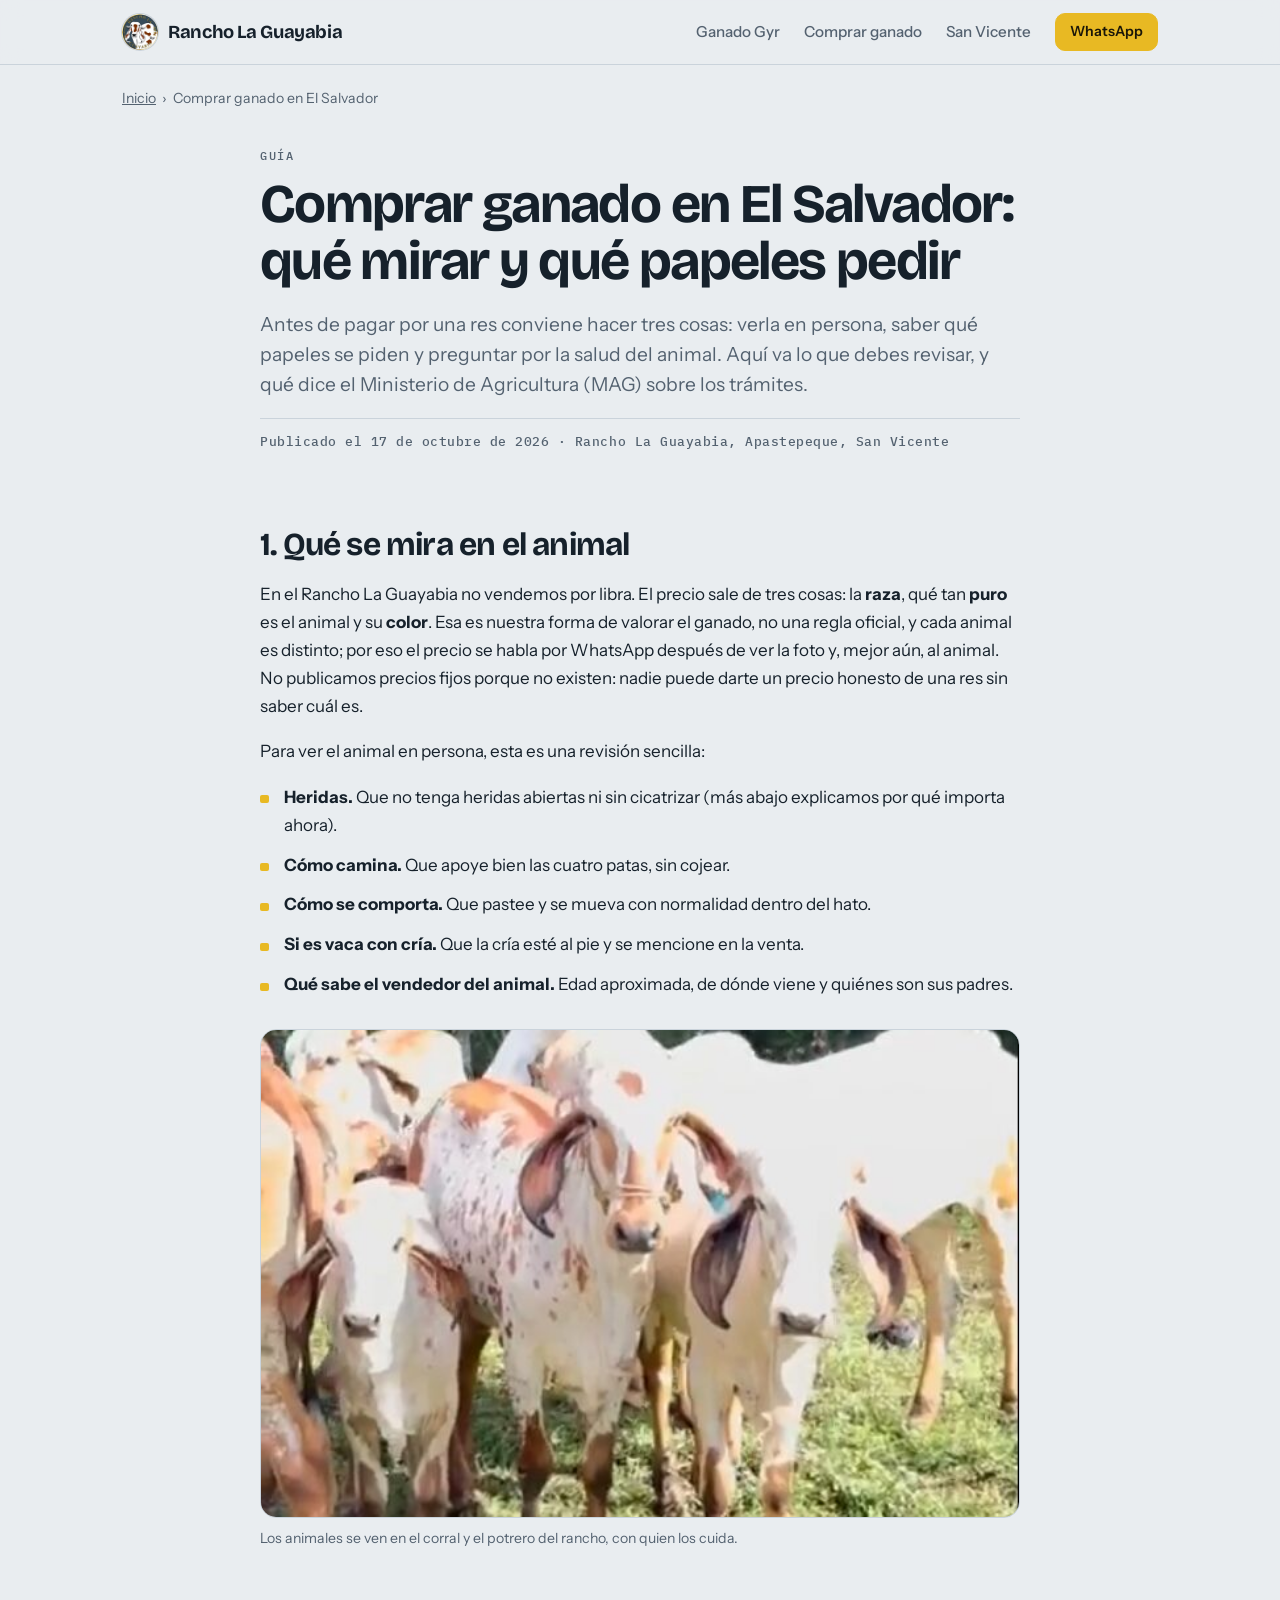
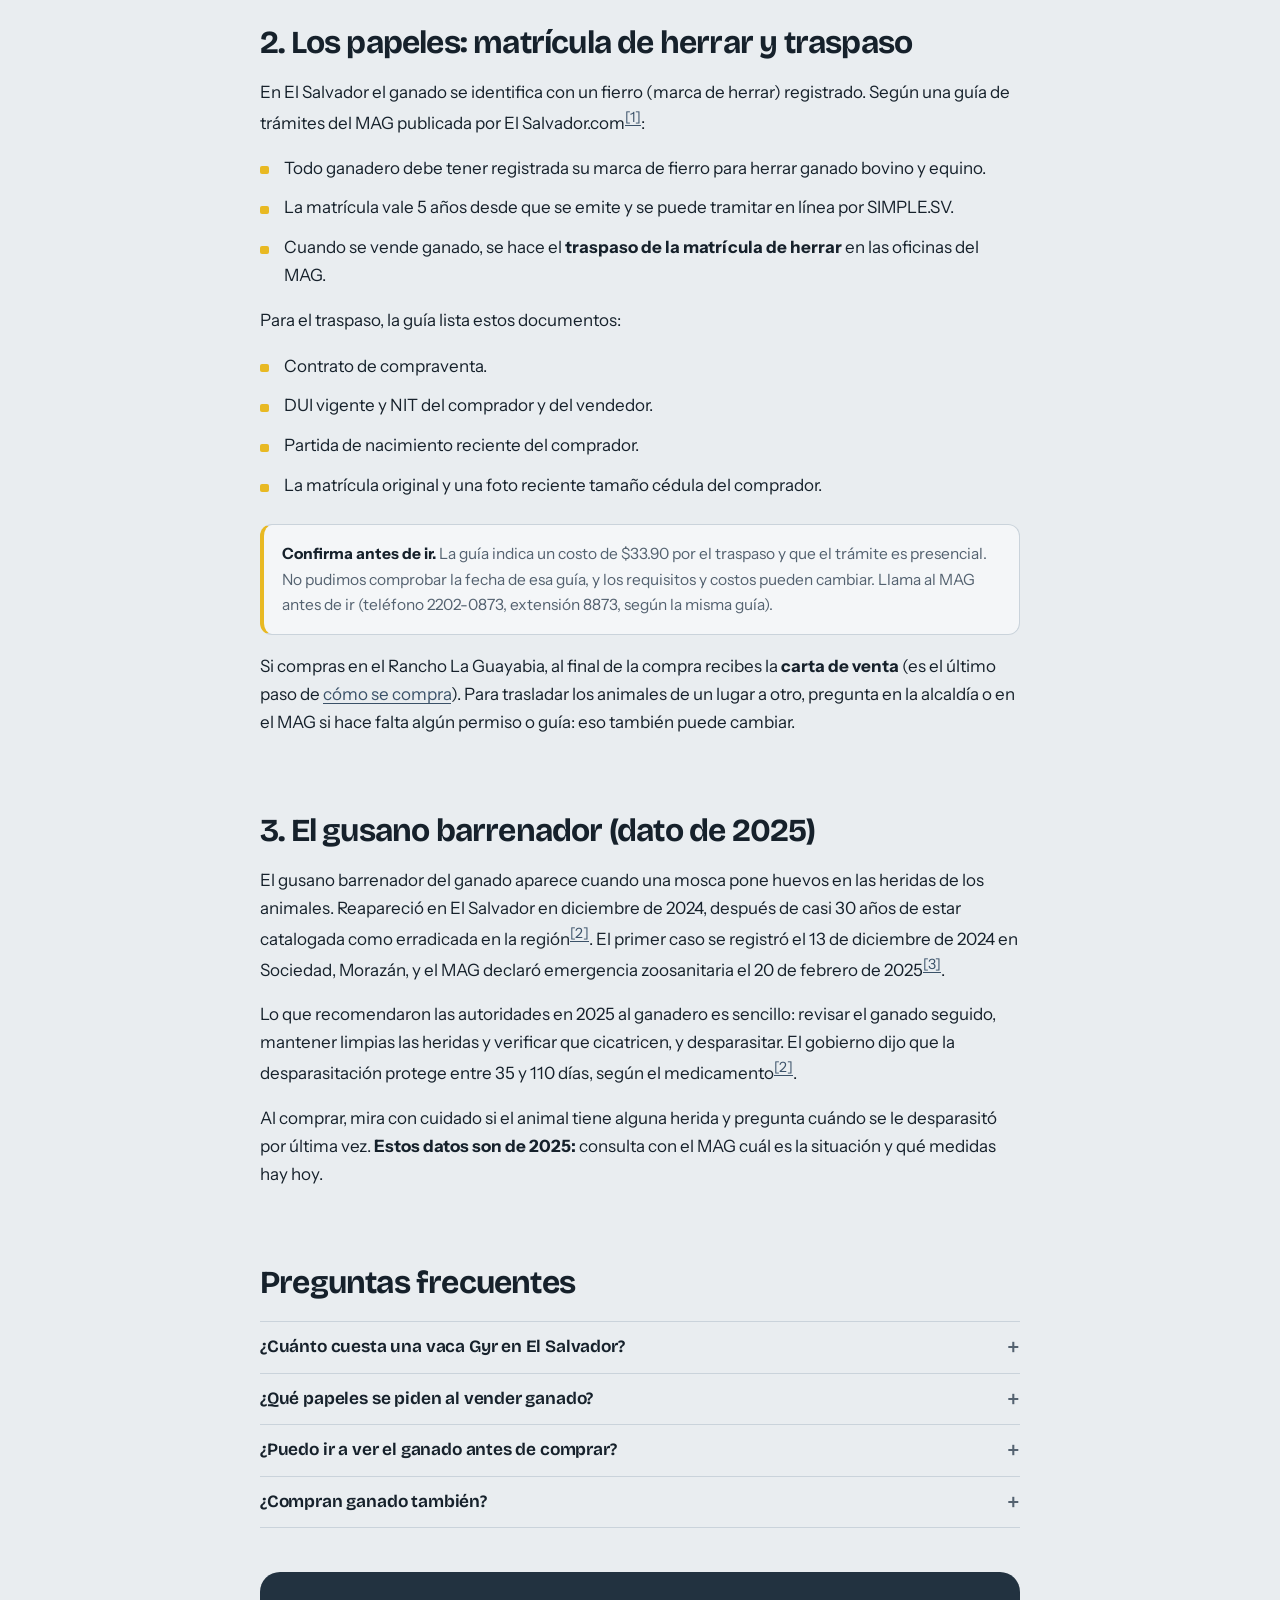
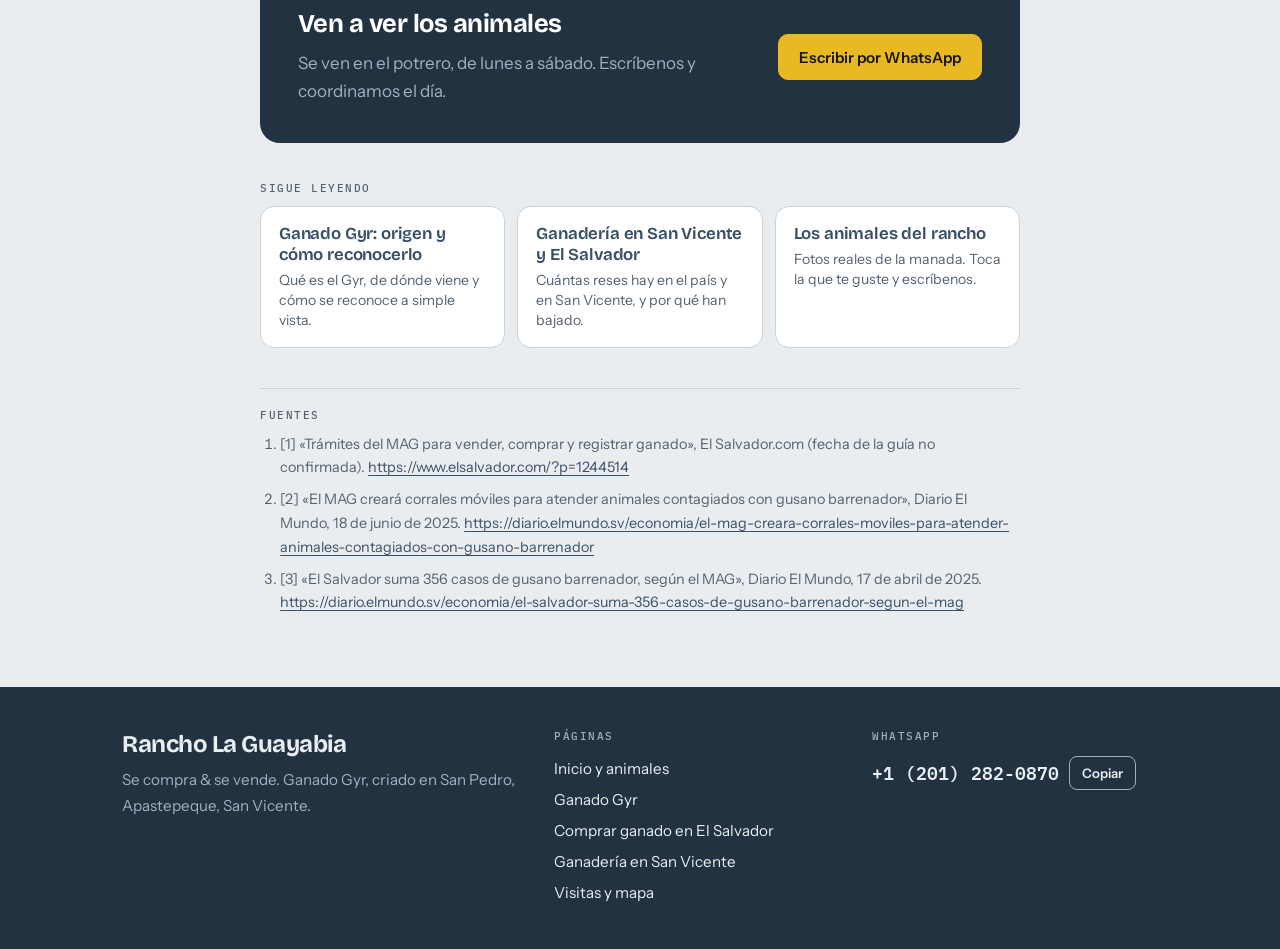
==== comprar-ganado-el-salvador/index.html @ 216f8789 "Pagina: comprar ganado en El Salvador" ====
<!doctype html>
<html lang="es">
<head>
<meta charset="utf-8">
<meta name="viewport" content="width=device-width,initial-scale=1">
<title>Comprar ganado en El Salvador: qué mirar y qué papeles pedir | Rancho La Guayabia</title>
<meta name="description" content="Qué mirar en un animal antes de comprarlo, qué trámites pide el MAG al vender ganado (matrícula de herrar y traspaso) y qué hacer ante el gusano barrenador.">
<link rel="canonical" href="https://rancholaguayabia.com/comprar-ganado-el-salvador/">
<link rel="icon" type="image/png" href="/img/logo-badge.png">
<meta name="theme-color" content="#223240">
<meta property="og:type" content="article">
<meta property="og:site_name" content="Rancho La Guayabia">
<meta property="og:locale" content="es_SV">
<meta property="og:url" content="https://rancholaguayabia.com/comprar-ganado-el-salvador/">
<meta property="og:title" content="Comprar ganado en El Salvador">
<meta property="og:description" content="Qué mirar en un animal antes de comprarlo, qué trámites pide el MAG al vender ganado (matrícula de herrar y traspaso) y qué hacer ante el gusano barrenador.">
<meta property="og:image" content="https://rancholaguayabia.com/img/p7.jpg">
<meta name="twitter:card" content="summary_large_image">
<meta name="twitter:title" content="Comprar ganado en El Salvador">
<meta name="twitter:description" content="Qué mirar en un animal antes de comprarlo, qué trámites pide el MAG al vender ganado (matrícula de herrar y traspaso) y qué hacer ante el gusano barrenador.">
<meta name="twitter:image" content="https://rancholaguayabia.com/img/p7.jpg">
<script type="application/ld+json">
{
 "@context": "https://schema.org",
 "@graph": [
  {
   "@type": "Article",
   "headline": "Comprar ganado en El Salvador",
   "description": "Qué mirar en un animal antes de comprarlo, qué trámites pide el MAG al vender ganado (matrícula de herrar y traspaso) y qué hacer ante el gusano barrenador.",
   "datePublished": "2026-10-17",
   "dateModified": "2026-10-17",
   "inLanguage": "es",
   "mainEntityOfPage": "https://rancholaguayabia.com/comprar-ganado-el-salvador/",
   "image": "https://rancholaguayabia.com/img/p7.jpg",
   "author": {
    "@type": "Organization",
    "name": "Rancho La Guayabia",
    "url": "https://rancholaguayabia.com/"
   },
   "publisher": {
    "@type": "Organization",
    "name": "Rancho La Guayabia",
    "url": "https://rancholaguayabia.com/",
    "logo": {
     "@type": "ImageObject",
     "url": "https://rancholaguayabia.com/img/logo.jpg"
    }
   }
  },
  {
   "@type": "BreadcrumbList",
   "itemListElement": [
    {
     "@type": "ListItem",
     "position": 1,
     "name": "Inicio",
     "item": "https://rancholaguayabia.com/"
    },
    {
     "@type": "ListItem",
     "position": 2,
     "name": "Comprar ganado en El Salvador",
     "item": "https://rancholaguayabia.com/comprar-ganado-el-salvador/"
    }
   ]
  }
 ]
}
</script>
<link rel="preconnect" href="https://fonts.googleapis.com">
<link rel="preconnect" href="https://fonts.gstatic.com" crossorigin>
<link rel="stylesheet" href="https://fonts.googleapis.com/css2?family=Bricolage+Grotesque:opsz,wght@12..96,400..800&family=IBM+Plex+Mono:wght@400;500;600&family=Instrument+Sans:wght@400..700&display=swap">
<link rel="stylesheet" href="/articulo.css">
</head>
<body>
<header class="top">
  <div class="wrap">
    <a class="brand" href="/" aria-label="Rancho La Guayabia, inicio">
      <img src="/img/logo-badge.png" width="36" height="36" alt="">
      Rancho La Guayabia
    </a>
    <nav class="nav" aria-label="Principal">
      <a class="hide-s" href="/ganado-gyr/">Ganado Gyr</a>
      <a class="hide-s" href="/comprar-ganado-el-salvador/">Comprar ganado</a>
      <a class="hide-s" href="/ganaderia-san-vicente/">San Vicente</a>
      <a class="btn primary sm wa-link" data-wa="Tengo una pregunta sobre el ganado." target="_blank" rel="noopener" href="#">WhatsApp</a>
    </nav>
  </div>
</header>
<main class="wrap">
<nav class="crumbs" aria-label="Ruta"><a href="/">Inicio</a><span>›</span>Comprar ganado en El Salvador</nav>
<article class="art">
<div class="eyebrow">Guía</div>
<h1>Comprar ganado en El Salvador: qué mirar y qué papeles pedir</h1>
<p class="lead">Antes de pagar por una res conviene hacer tres cosas: verla en persona, saber qué papeles se piden y preguntar por la salud del animal. Aquí va lo que debes revisar, y qué dice el Ministerio de Agricultura (MAG) sobre los trámites.</p>
<p class="meta">Publicado el 17 de octubre de 2026 · Rancho La Guayabia, Apastepeque, San Vicente</p>

<h2>1. Qué se mira en el animal</h2>
<p>En el Rancho La Guayabia no vendemos por libra. El precio sale de tres cosas: la <b>raza</b>, qué tan <b>puro</b> es el animal y su <b>color</b>. Esa es nuestra forma de valorar el ganado, no una regla oficial, y cada animal es distinto; por eso el precio se habla por WhatsApp después de ver la foto y, mejor aún, al animal. No publicamos precios fijos porque no existen: nadie puede darte un precio honesto de una res sin saber cuál es.</p>
<p>Para ver el animal en persona, esta es una revisión sencilla:</p>
<ul class="puntos">
  <li><b>Heridas.</b> Que no tenga heridas abiertas ni sin cicatrizar (más abajo explicamos por qué importa ahora).</li>
  <li><b>Cómo camina.</b> Que apoye bien las cuatro patas, sin cojear.</li>
  <li><b>Cómo se comporta.</b> Que pastee y se mueva con normalidad dentro del hato.</li>
  <li><b>Si es vaca con cría.</b> Que la cría esté al pie y se mencione en la venta.</li>
  <li><b>Qué sabe el vendedor del animal.</b> Edad aproximada, de dónde viene y quiénes son sus padres.</li>
</ul>
<figure>
  <img src="/img/p7.jpg" width="576" height="370" loading="lazy" alt="Dos reses en el corral de manejo del Rancho La Guayabia">
  <figcaption>Los animales se ven en el corral y el potrero del rancho, con quien los cuida.</figcaption>
</figure>

<h2>2. Los papeles: matrícula de herrar y traspaso</h2>
<p>En El Salvador el ganado se identifica con un fierro (marca de herrar) registrado. Según una guía de trámites del MAG publicada por El Salvador.com<sup><a href="#f1">[1]</a></sup>:</p>
<ul class="puntos">
  <li>Todo ganadero debe tener registrada su marca de fierro para herrar ganado bovino y equino.</li>
  <li>La matrícula vale 5 años desde que se emite y se puede tramitar en línea por SIMPLE.SV.</li>
  <li>Cuando se vende ganado, se hace el <b>traspaso de la matrícula de herrar</b> en las oficinas del MAG.</li>
</ul>
<p>Para el traspaso, la guía lista estos documentos:</p>
<ul class="puntos">
  <li>Contrato de compraventa.</li>
  <li>DUI vigente y NIT del comprador y del vendedor.</li>
  <li>Partida de nacimiento reciente del comprador.</li>
  <li>La matrícula original y una foto reciente tamaño cédula del comprador.</li>
</ul>
<div class="aviso">
  <p><b>Confirma antes de ir.</b> La guía indica un costo de $33.90 por el traspaso y que el trámite es presencial. No pudimos comprobar la fecha de esa guía, y los requisitos y costos pueden cambiar. Llama al MAG antes de ir (teléfono 2202-0873, extensión 8873, según la misma guía).</p>
</div>
<p>Si compras en el Rancho La Guayabia, al final de la compra recibes la <b>carta de venta</b> (es el último paso de <a href="/#como">cómo se compra</a>). Para trasladar los animales de un lugar a otro, pregunta en la alcaldía o en el MAG si hace falta algún permiso o guía: eso también puede cambiar.</p>

<h2>3. El gusano barrenador (dato de 2025)</h2>
<p>El gusano barrenador del ganado aparece cuando una mosca pone huevos en las heridas de los animales. Reapareció en El Salvador en diciembre de 2024, después de casi 30 años de estar catalogada como erradicada en la región<sup><a href="#f2">[2]</a></sup>. El primer caso se registró el 13 de diciembre de 2024 en Sociedad, Morazán, y el MAG declaró emergencia zoosanitaria el 20 de febrero de 2025<sup><a href="#f3">[3]</a></sup>.</p>
<p>Lo que recomendaron las autoridades en 2025 al ganadero es sencillo: revisar el ganado seguido, mantener limpias las heridas y verificar que cicatricen, y desparasitar. El gobierno dijo que la desparasitación protege entre 35 y 110 días, según el medicamento<sup><a href="#f2">[2]</a></sup>.</p>
<p>Al comprar, mira con cuidado si el animal tiene alguna herida y pregunta cuándo se le desparasitó por última vez. <b>Estos datos son de 2025:</b> consulta con el MAG cuál es la situación y qué medidas hay hoy.</p>

<h2>Preguntas frecuentes</h2>
<div class="faq">
  <details><summary>¿Cuánto cuesta una vaca Gyr en El Salvador?</summary>
    <p>No hay un precio único. Depende de la raza, qué tan puro sea el animal, su color y de cuál animal en particular se trate. Por eso no ponemos precios en la página: mira las <a href="/#animales">fotos de los animales</a>, escríbenos por el que te guste y hablamos del precio.</p></details>
  <details><summary>¿Qué papeles se piden al vender ganado?</summary>
    <p>Según el MAG, el traspaso de la matrícula de herrar, con el contrato de compraventa y los documentos de comprador y vendedor. Mira la sección 2 y confirma con el MAG, porque los requisitos cambian.</p></details>
  <details><summary>¿Puedo ir a ver el ganado antes de comprar?</summary>
    <p>Sí. Los animales se ven en el potrero, de lunes a sábado, de 6:00 a. m. a 4:00 p. m. Coordina el día por WhatsApp. Si no te convence, no hay compromiso.</p></details>
  <details><summary>¿Compran ganado también?</summary>
    <p>Sí. Se compra y se vende. Cuéntanos cuántas cabezas tienes, de qué raza y de qué color, y manda una foto si puedes.</p></details>
</div>

<div class="buy">
  <div><h2>Ven a ver los animales</h2><p>Se ven en el potrero, de lunes a sábado. Escríbenos y coordinamos el día.</p></div>
  <a class="btn primary wa-link" data-wa="Quiero coordinar una visita para ver el ganado. ¿Qué día puedo llegar?" target="_blank" rel="noopener" href="#">Escribir por WhatsApp</a>
</div>
<section class="mas"><h2>Sigue leyendo</h2><ul><li><a href="/ganado-gyr/"><b>Ganado Gyr: origen y cómo reconocerlo</b><small>Qué es el Gyr, de dónde viene y cómo se reconoce a simple vista.</small></a></li><li><a href="/ganaderia-san-vicente/"><b>Ganadería en San Vicente y El Salvador</b><small>Cuántas reses hay en el país y en San Vicente, y por qué han bajado.</small></a></li><li><a href="/#animales"><b>Los animales del rancho</b><small>Fotos reales de la manada. Toca la que te guste y escríbenos.</small></a></li></ul></section>
<section class="fuentes"><h2>Fuentes</h2><ol><li>[1] «Trámites del MAG para vender, comprar y registrar ganado», El Salvador.com (fecha de la guía no confirmada). <a href="https://www.elsalvador.com/?p=1244514" target="_blank" rel="noopener">https://www.elsalvador.com/?p=1244514</a></li><li>[2] «El MAG creará corrales móviles para atender animales contagiados con gusano barrenador», Diario El Mundo, 18 de junio de 2025. <a href="https://diario.elmundo.sv/economia/el-mag-creara-corrales-moviles-para-atender-animales-contagiados-con-gusano-barrenador" target="_blank" rel="noopener">https://diario.elmundo.sv/economia/el-mag-creara-corrales-moviles-para-atender-animales-contagiados-con-gusano-barrenador</a></li><li>[3] «El Salvador suma 356 casos de gusano barrenador, según el MAG», Diario El Mundo, 17 de abril de 2025. <a href="https://diario.elmundo.sv/economia/el-salvador-suma-356-casos-de-gusano-barrenador-segun-el-mag" target="_blank" rel="noopener">https://diario.elmundo.sv/economia/el-salvador-suma-356-casos-de-gusano-barrenador-segun-el-mag</a></li></ol></section>
</article>
</main>
<footer>
  <div class="wrap foot">
    <div>
      <p class="big">Rancho La Guayabia</p>
      <p class="muted">Se compra &amp; se vende. Ganado Gyr, criado en San Pedro, Apastepeque, San Vicente.</p>
    </div>
    <div>
      <h3>Páginas</h3>
      <ul>
        <li><a href="/">Inicio y animales</a></li>
        <li><a href="/ganado-gyr/">Ganado Gyr</a></li>
        <li><a href="/comprar-ganado-el-salvador/">Comprar ganado en El Salvador</a></li>
        <li><a href="/ganaderia-san-vicente/">Ganadería en San Vicente</a></li>
        <li><a href="/#visitas">Visitas y mapa</a></li>
      </ul>
    </div>
    <div>
      <h3>WhatsApp</h3>
      <div class="num"><code data-tel></code><button class="copy" id="copy" type="button">Copiar</button></div>
    </div>
  </div>
</footer>
<script src="/wa.js"></script>
<script src="/articulo.js"></script>
</body>
</html>
---- articulo.css ----
/* Estilo de las paginas de contenido. Mismos colores y letras que la portada. */
:root{
  --bg:#E9EDF0; --surface:#F4F6F8; --raised:#FFFFFF; --ink:#16212B; --muted:#546270; --line:#CAD3DB;
  --leaf:#3A5168; --leaf-soft:#DCE5ED; --warn:#7B3A12; --warn-soft:#F3E0D2;
  --tag:#E8B923; --tag-ink:#1A1608; --deep:#223240; --deep-ink:#E9EEF2; --deep-muted:#A0B1C0;
  --font-display:"Bricolage Grotesque","Arial Narrow",system-ui,sans-serif;
  --font-body:"Instrument Sans",system-ui,-apple-system,"Segoe UI",sans-serif;
  --font-mono:"IBM Plex Mono",ui-monospace,Menlo,Consolas,monospace;
}
@media (prefers-color-scheme:dark){:root:not([data-theme="light"]){
  --bg:#0E151C; --surface:#141E27; --raised:#1B2733; --ink:#E9EEF2; --muted:#9DAEBD; --line:#2B3947;
  --leaf:#8FB4DA; --leaf-soft:#1D3144; --warn:#E9A875; --warn-soft:#3A2616; --deep:#0A1017; color-scheme:dark}}
*{box-sizing:border-box}
html{scroll-behavior:smooth;scroll-padding-top:84px}
body{margin:0;background:var(--bg);color:var(--ink);font:400 17px/1.65 var(--font-body);-webkit-font-smoothing:antialiased}
h1,h2,h3,p,dl,dd,ul,ol,figure{margin:0}
ul,ol{padding:0;list-style:none}
a{color:inherit}
:focus-visible{outline:3px solid var(--leaf);outline-offset:3px}
.wrap{width:100%;max-width:1100px;margin-inline:auto;padding-inline:clamp(16px,4vw,32px)}
.eyebrow{font:500 12px/1 var(--font-mono);letter-spacing:.14em;text-transform:uppercase;color:var(--muted)}

/* barra superior */
.top{position:sticky;top:0;z-index:20;background:color-mix(in srgb,var(--bg) 90%,transparent);backdrop-filter:blur(10px);-webkit-backdrop-filter:blur(10px);border-bottom:1px solid var(--line)}
.top .wrap{display:flex;align-items:center;justify-content:space-between;gap:16px;min-height:64px}
.brand{display:flex;align-items:center;gap:10px;text-decoration:none;font:700 1.15rem/1 var(--font-display);letter-spacing:-.02em;white-space:nowrap}
.brand img{width:36px;height:36px;border-radius:50%;box-shadow:0 0 0 1px var(--line)}
.nav{display:flex;align-items:center;gap:24px;font-size:.95rem;font-weight:500}
.nav a{text-decoration:none;color:var(--muted)}
.nav a:hover{color:var(--ink)}
.nav a.btn{color:var(--tag-ink)}
@media (max-width:860px){.nav a.hide-s{display:none}.nav{gap:12px}.brand{font-size:1rem;gap:8px}}

.btn{display:inline-flex;align-items:center;justify-content:center;gap:8px;min-height:46px;padding:0 20px;border-radius:10px;border:1.5px solid var(--ink);background:transparent;font-weight:600;font-size:.95rem;text-decoration:none;cursor:pointer;transition:transform .15s,background .15s;color:var(--ink)}
.btn:hover{transform:translateY(-1px)}
.btn.primary{background:var(--tag);border-color:var(--tag);color:var(--tag-ink)}
.btn.primary:hover{background:#FFD23A}
.btn.sm{min-height:38px;padding:0 14px;font-size:.88rem}

/* articulo */
.crumbs{padding-top:22px;font-size:.88rem;color:var(--muted)}
.crumbs a{color:var(--muted)}
.crumbs span{margin:0 6px}
.art{max-width:760px;margin-inline:auto;padding-block:clamp(20px,4vw,40px) clamp(40px,6vw,72px)}
.art h1{font:700 clamp(2.1rem,6vw,3.4rem)/1.05 var(--font-display);letter-spacing:-.03em;text-wrap:balance;margin-top:14px}
.art .lead{font-size:1.2rem;line-height:1.55;color:var(--muted);margin-top:20px;text-wrap:pretty}
.art .meta{font:500 .8rem/1.4 var(--font-mono);letter-spacing:.04em;color:var(--muted);margin-top:18px;padding-top:14px;border-top:1px solid var(--line)}
.art h2{font:700 clamp(1.5rem,3.6vw,2rem)/1.12 var(--font-display);letter-spacing:-.025em;margin-top:2.4em;text-wrap:balance}
.art h3{font:650 1.15rem/1.25 var(--font-display);letter-spacing:-.01em;margin-top:1.6em}
.art p{margin-top:1em;text-wrap:pretty}
.art a:not(.btn){color:var(--leaf);text-underline-offset:3px}
.art ul.puntos{margin-top:1em;display:grid;gap:.7em}
.art ul.puntos li{position:relative;padding-left:1.4em}
.art ul.puntos li::before{content:"";position:absolute;left:0;top:.72em;width:.5em;height:.5em;border-radius:2px;background:var(--tag)}
.art ol.pasos{margin-top:1em;display:grid;gap:.8em;counter-reset:n}
.art ol.pasos li{position:relative;padding-left:2.4em;counter-increment:n}
.art ol.pasos li::before{content:counter(n);position:absolute;left:0;top:.1em;display:grid;place-items:center;width:1.7em;height:1.7em;border-radius:50%;background:var(--tag);color:var(--tag-ink);font:600 .85rem/1 var(--font-mono)}
.art figure{margin-top:1.8em}
.art figure img{display:block;width:100%;height:auto;border-radius:16px;border:1px solid var(--line);background:var(--surface)}
.art figcaption{margin-top:.7em;font-size:.88rem;color:var(--muted);line-height:1.45}
.duo{display:grid;grid-template-columns:repeat(2,minmax(0,1fr));gap:14px;margin-top:1.8em}
.duo figure{margin-top:0}
@media (max-width:560px){.duo{grid-template-columns:minmax(0,1fr)}}
.aviso{margin-top:1.6em;padding:16px 18px;border-radius:12px;background:var(--surface);border:1px solid var(--line);border-left:4px solid var(--tag);font-size:.97rem;color:var(--muted)}
.aviso b{color:var(--ink)}
.aviso p{margin-top:.6em}
.aviso p:first-child{margin-top:0}
.tabla{margin-top:1.4em;overflow-x:auto;border:1px solid var(--line);border-radius:12px;background:var(--raised)}
.tabla table{width:100%;border-collapse:collapse;font-size:.95rem;min-width:360px}
.tabla th{font:500 11px/1 var(--font-mono);letter-spacing:.1em;text-transform:uppercase;color:var(--muted);text-align:left;padding:12px 16px;background:var(--surface)}
.tabla td{padding:12px 16px;border-top:1px solid var(--line)}
.tabla td.n{font-family:var(--font-mono);text-align:right;white-space:nowrap}
.tabla th.n{text-align:right}
.tabla tr.resalta td{background:var(--leaf-soft);font-weight:600}
.faq{margin-top:1.2em;border-top:1px solid var(--line)}
.faq details{border-bottom:1px solid var(--line);padding:14px 0}
.faq summary{cursor:pointer;font:650 1.08rem/1.3 var(--font-display);letter-spacing:-.01em;list-style:none;display:flex;justify-content:space-between;gap:16px}
.faq summary::-webkit-details-marker{display:none}
.faq summary::after{content:"+";font:500 1.3rem/1 var(--font-mono);color:var(--muted);flex:none}
.faq details[open] summary::after{content:"–"}
.faq details p{margin-top:.7em}
.fuentes{margin-top:2.4em;padding-top:1.2em;border-top:1px solid var(--line)}
.fuentes h2{font:500 11px/1 var(--font-mono);letter-spacing:.14em;text-transform:uppercase;color:var(--muted);margin:0 0 12px}
.fuentes ol{display:grid;gap:8px;font-size:.9rem;color:var(--muted);list-style:decimal;padding-left:1.4em}
.fuentes a{word-break:break-word}

/* llamada a escribir */
.buy{display:grid;grid-template-columns:minmax(0,1.5fr) auto;gap:clamp(18px,4vw,40px);align-items:center;background:var(--deep);color:var(--deep-ink);border-radius:20px;padding:clamp(22px,4vw,38px);margin-top:2.6em}
.buy h2{margin:0;font:700 1.6rem/1.1 var(--font-display);letter-spacing:-.02em;color:#fff}
.buy p{color:var(--deep-muted);margin-top:.6em}
.buy .btn{white-space:nowrap}
@media (max-width:700px){.buy{grid-template-columns:minmax(0,1fr)}.buy .btn{width:100%}}

/* otras paginas */
.mas{margin-top:2.4em}
.mas h2{font:500 11px/1 var(--font-mono);letter-spacing:.14em;text-transform:uppercase;color:var(--muted);margin:0 0 12px}
.mas ul{display:grid;grid-template-columns:repeat(auto-fit,minmax(min(100%,230px),1fr));gap:12px}
.mas a{display:block;height:100%;padding:16px 18px;border:1px solid var(--line);border-radius:14px;background:var(--raised);text-decoration:none;color:var(--ink);transition:border-color .15s,transform .15s}
.mas a:hover{border-color:var(--ink);transform:translateY(-2px)}
.mas b{display:block;font:650 1.05rem/1.25 var(--font-display);letter-spacing:-.01em}
.mas small{display:block;margin-top:6px;font-size:.88rem;color:var(--muted);line-height:1.4}

/* pie */
footer{background:var(--deep);color:var(--deep-ink)}
.foot{display:grid;grid-template-columns:1.4fr 1fr 1fr;gap:32px;padding-block:44px}
.foot h3{font:500 11px/1 var(--font-mono);letter-spacing:.14em;text-transform:uppercase;color:var(--deep-muted);margin-bottom:14px}
.foot p,.foot li{font-size:.95rem}
.foot li+li{margin-top:6px}
.foot a{text-decoration:none}
.foot a:hover{text-decoration:underline}
.foot .big{font:700 1.5rem/1.1 var(--font-display);letter-spacing:-.02em;margin-bottom:10px}
.foot .muted{color:var(--deep-muted)}
.num{display:flex;flex-wrap:wrap;align-items:center;gap:10px}
.num code{font:600 1.1rem/1 var(--font-mono);user-select:all}
.copy{min-height:34px;padding:0 12px;border-radius:8px;border:1.5px solid var(--deep-muted);background:transparent;color:var(--deep-ink);font:600 .82rem var(--font-body);cursor:pointer}
.copy:hover{border-color:var(--tag);color:var(--tag)}
@media (max-width:820px){.foot{grid-template-columns:minmax(0,1fr)}}
@media (prefers-reduced-motion:reduce){*{transition:none!important;scroll-behavior:auto!important}}
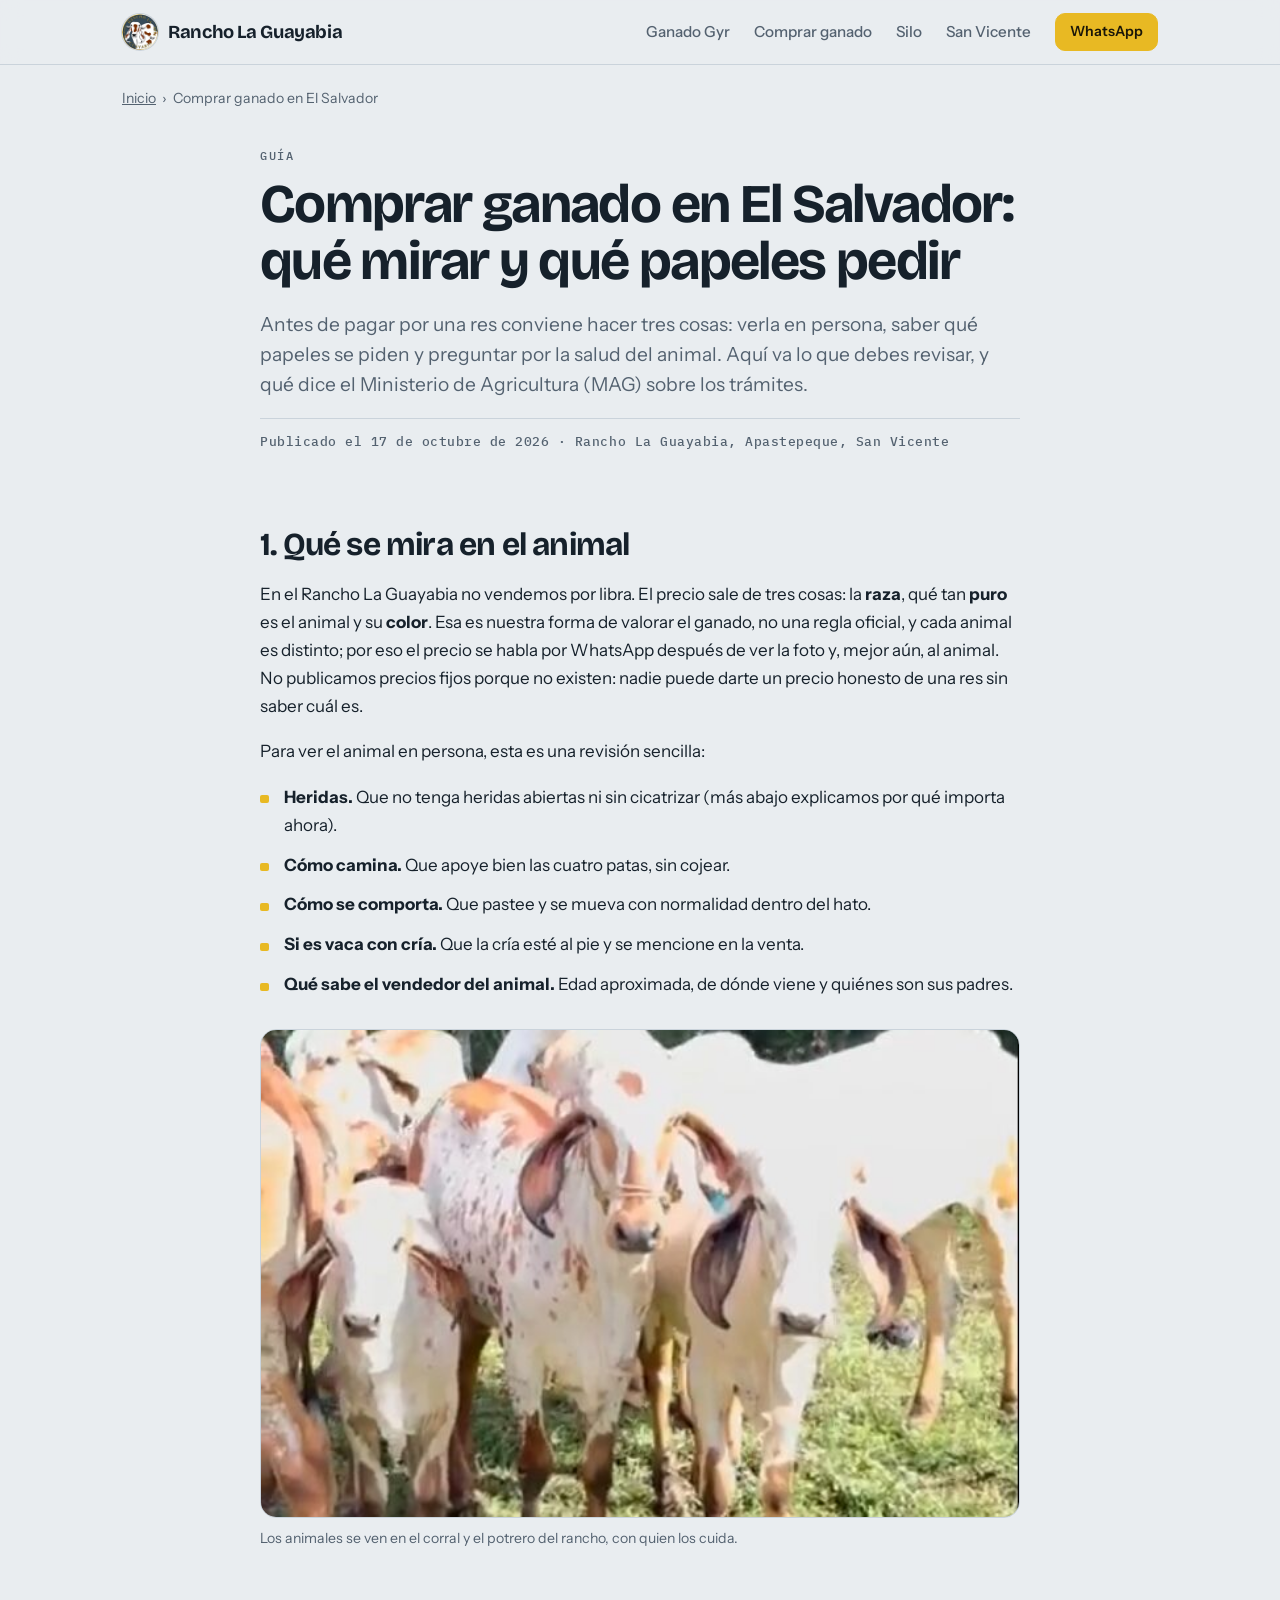
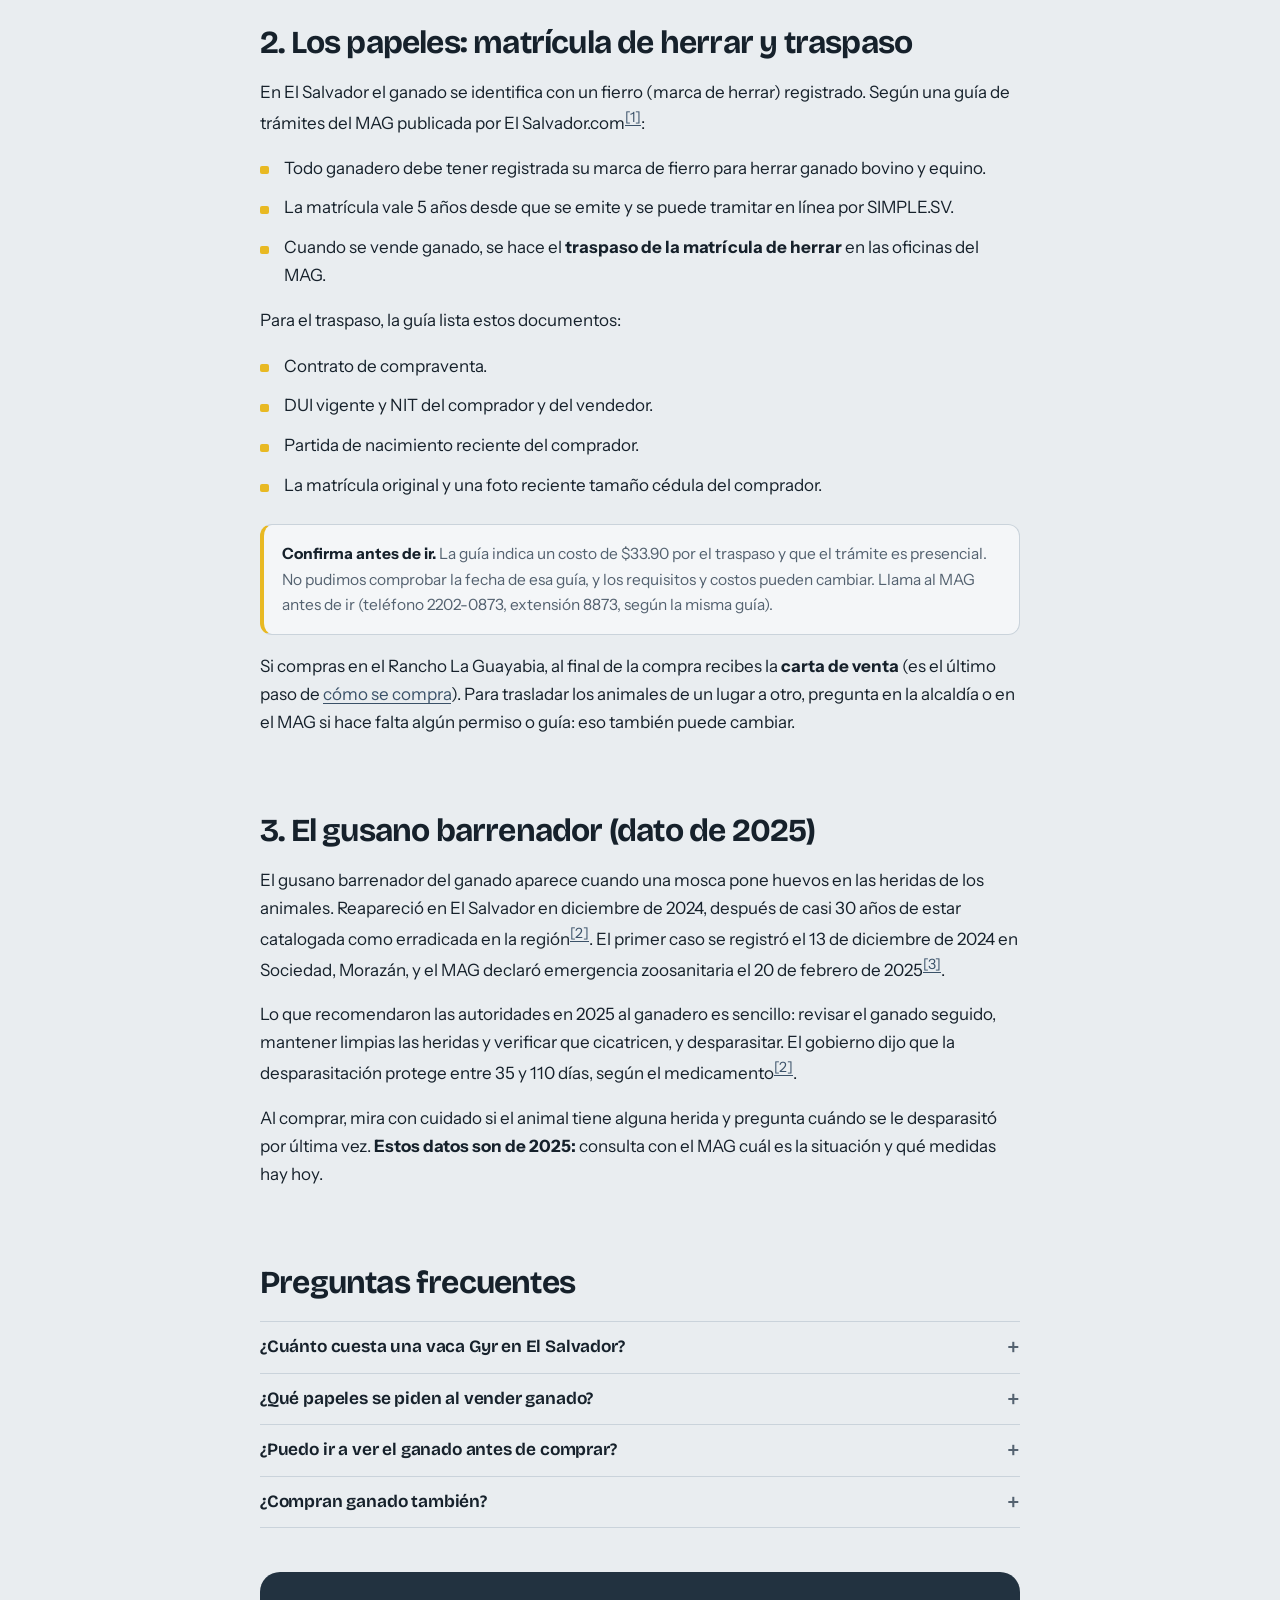
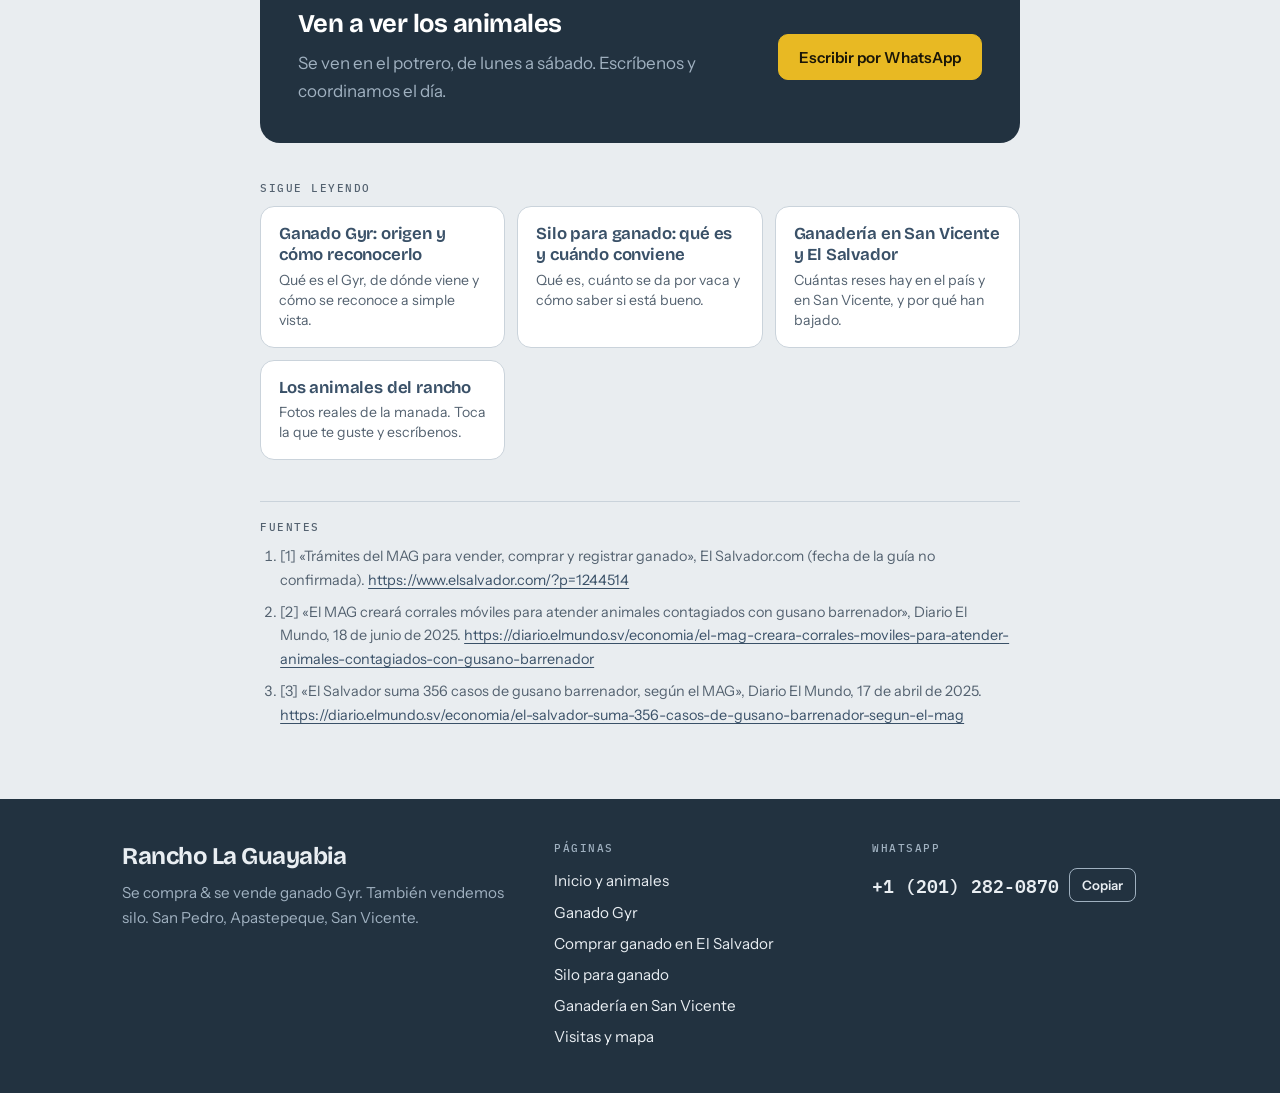
==== commit 63add0a6: "Comprar ganado: menu con silo" ====
--- a/comprar-ganado-el-salvador/index.html
+++ b/comprar-ganado-el-salvador/index.html
@@ -82,6 +82,7 @@
     <nav class="nav" aria-label="Principal">
       <a class="hide-s" href="/ganado-gyr/">Ganado Gyr</a>
       <a class="hide-s" href="/comprar-ganado-el-salvador/">Comprar ganado</a>
+      <a class="hide-s" href="/silo-para-ganado/">Silo</a>
       <a class="hide-s" href="/ganaderia-san-vicente/">San Vicente</a>
       <a class="btn primary sm wa-link" data-wa="Tengo una pregunta sobre el ganado." target="_blank" rel="noopener" href="#">WhatsApp</a>
     </nav>
@@ -150,7 +151,7 @@
   <div><h2>Ven a ver los animales</h2><p>Se ven en el potrero, de lunes a sábado. Escríbenos y coordinamos el día.</p></div>
   <a class="btn primary wa-link" data-wa="Quiero coordinar una visita para ver el ganado. ¿Qué día puedo llegar?" target="_blank" rel="noopener" href="#">Escribir por WhatsApp</a>
 </div>
-<section class="mas"><h2>Sigue leyendo</h2><ul><li><a href="/ganado-gyr/"><b>Ganado Gyr: origen y cómo reconocerlo</b><small>Qué es el Gyr, de dónde viene y cómo se reconoce a simple vista.</small></a></li><li><a href="/ganaderia-san-vicente/"><b>Ganadería en San Vicente y El Salvador</b><small>Cuántas reses hay en el país y en San Vicente, y por qué han bajado.</small></a></li><li><a href="/#animales"><b>Los animales del rancho</b><small>Fotos reales de la manada. Toca la que te guste y escríbenos.</small></a></li></ul></section>
+<section class="mas"><h2>Sigue leyendo</h2><ul><li><a href="/ganado-gyr/"><b>Ganado Gyr: origen y cómo reconocerlo</b><small>Qué es el Gyr, de dónde viene y cómo se reconoce a simple vista.</small></a></li><li><a href="/silo-para-ganado/"><b>Silo para ganado: qué es y cuándo conviene</b><small>Qué es, cuánto se da por vaca y cómo saber si está bueno.</small></a></li><li><a href="/ganaderia-san-vicente/"><b>Ganadería en San Vicente y El Salvador</b><small>Cuántas reses hay en el país y en San Vicente, y por qué han bajado.</small></a></li><li><a href="/#animales"><b>Los animales del rancho</b><small>Fotos reales de la manada. Toca la que te guste y escríbenos.</small></a></li></ul></section>
 <section class="fuentes"><h2>Fuentes</h2><ol><li>[1] «Trámites del MAG para vender, comprar y registrar ganado», El Salvador.com (fecha de la guía no confirmada). <a href="https://www.elsalvador.com/?p=1244514" target="_blank" rel="noopener">https://www.elsalvador.com/?p=1244514</a></li><li>[2] «El MAG creará corrales móviles para atender animales contagiados con gusano barrenador», Diario El Mundo, 18 de junio de 2025. <a href="https://diario.elmundo.sv/economia/el-mag-creara-corrales-moviles-para-atender-animales-contagiados-con-gusano-barrenador" target="_blank" rel="noopener">https://diario.elmundo.sv/economia/el-mag-creara-corrales-moviles-para-atender-animales-contagiados-con-gusano-barrenador</a></li><li>[3] «El Salvador suma 356 casos de gusano barrenador, según el MAG», Diario El Mundo, 17 de abril de 2025. <a href="https://diario.elmundo.sv/economia/el-salvador-suma-356-casos-de-gusano-barrenador-segun-el-mag" target="_blank" rel="noopener">https://diario.elmundo.sv/economia/el-salvador-suma-356-casos-de-gusano-barrenador-segun-el-mag</a></li></ol></section>
 </article>
 </main>
@@ -158,7 +159,7 @@
   <div class="wrap foot">
     <div>
       <p class="big">Rancho La Guayabia</p>
-      <p class="muted">Se compra &amp; se vende. Ganado Gyr, criado en San Pedro, Apastepeque, San Vicente.</p>
+      <p class="muted">Se compra &amp; se vende ganado Gyr. También vendemos silo. San Pedro, Apastepeque, San Vicente.</p>
     </div>
     <div>
       <h3>Páginas</h3>
@@ -166,6 +167,7 @@
         <li><a href="/">Inicio y animales</a></li>
         <li><a href="/ganado-gyr/">Ganado Gyr</a></li>
         <li><a href="/comprar-ganado-el-salvador/">Comprar ganado en El Salvador</a></li>
+        <li><a href="/silo-para-ganado/">Silo para ganado</a></li>
         <li><a href="/ganaderia-san-vicente/">Ganadería en San Vicente</a></li>
         <li><a href="/#visitas">Visitas y mapa</a></li>
       </ul>
